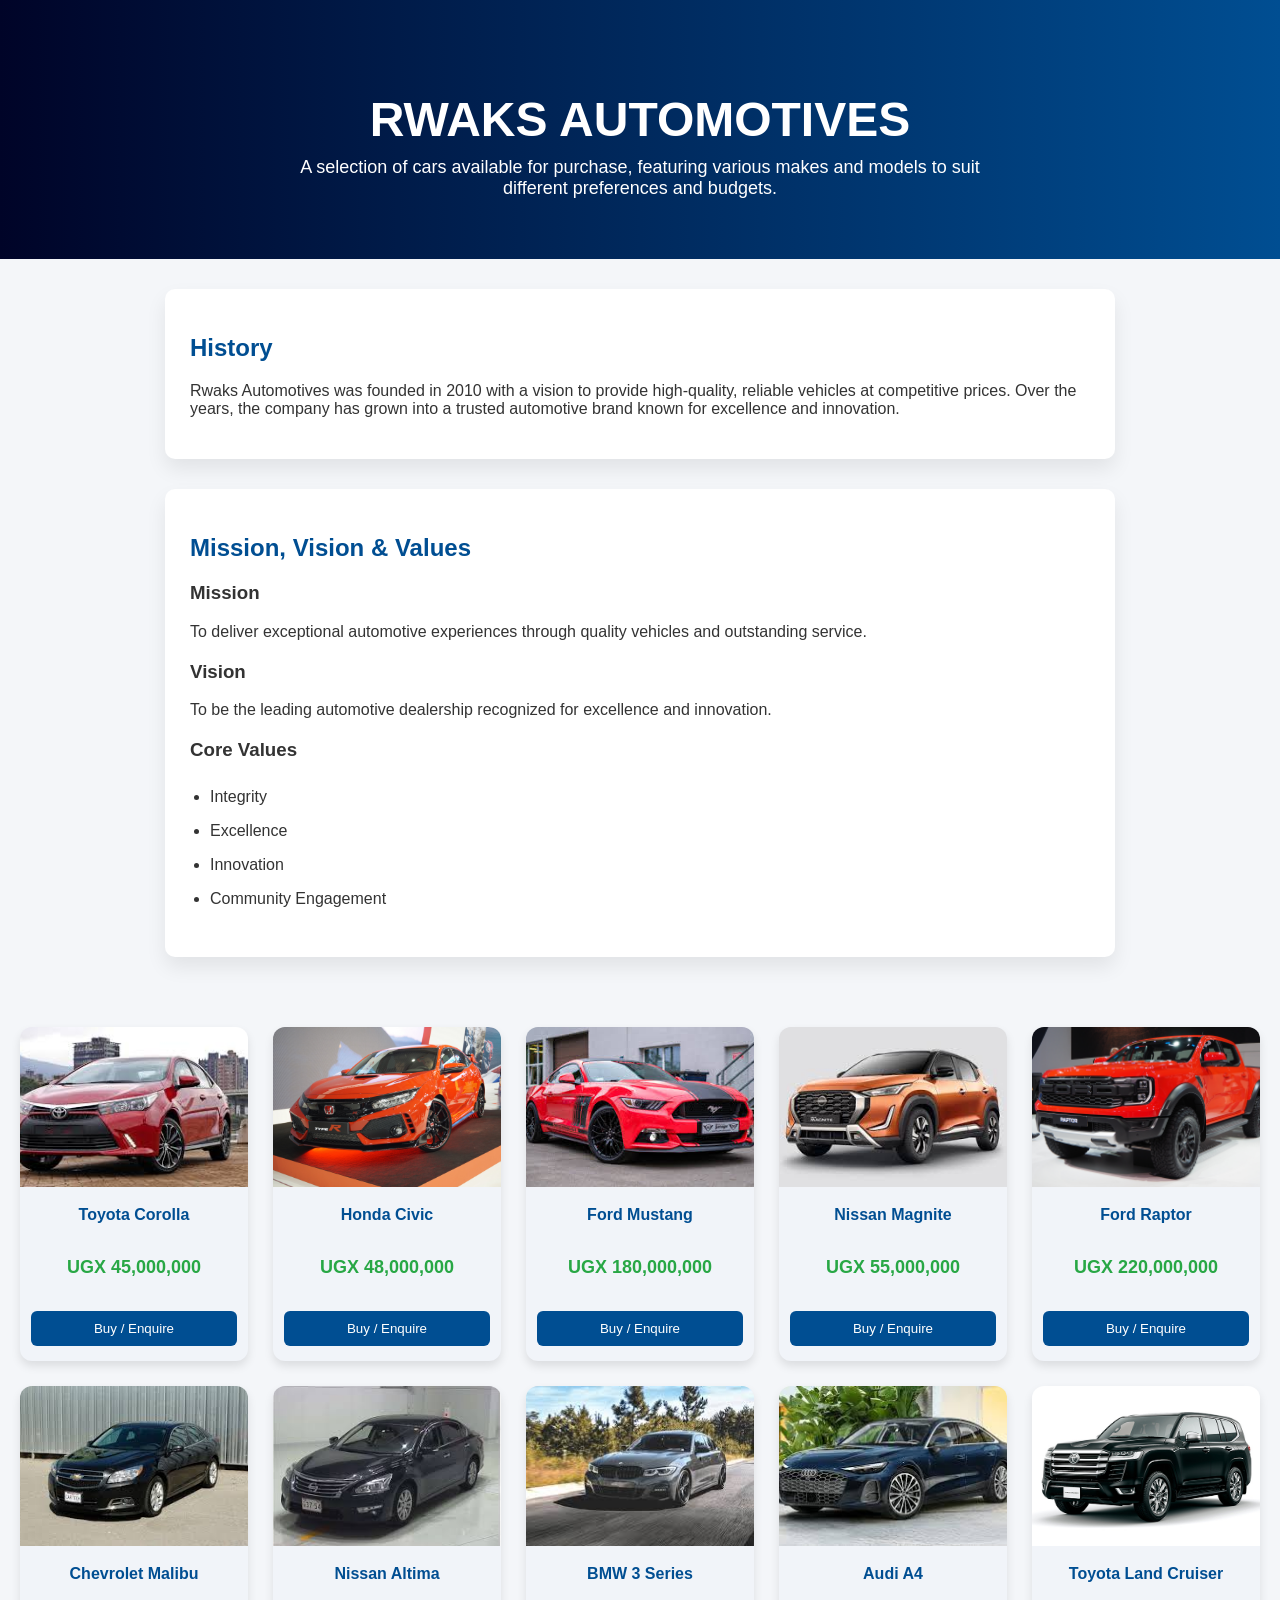
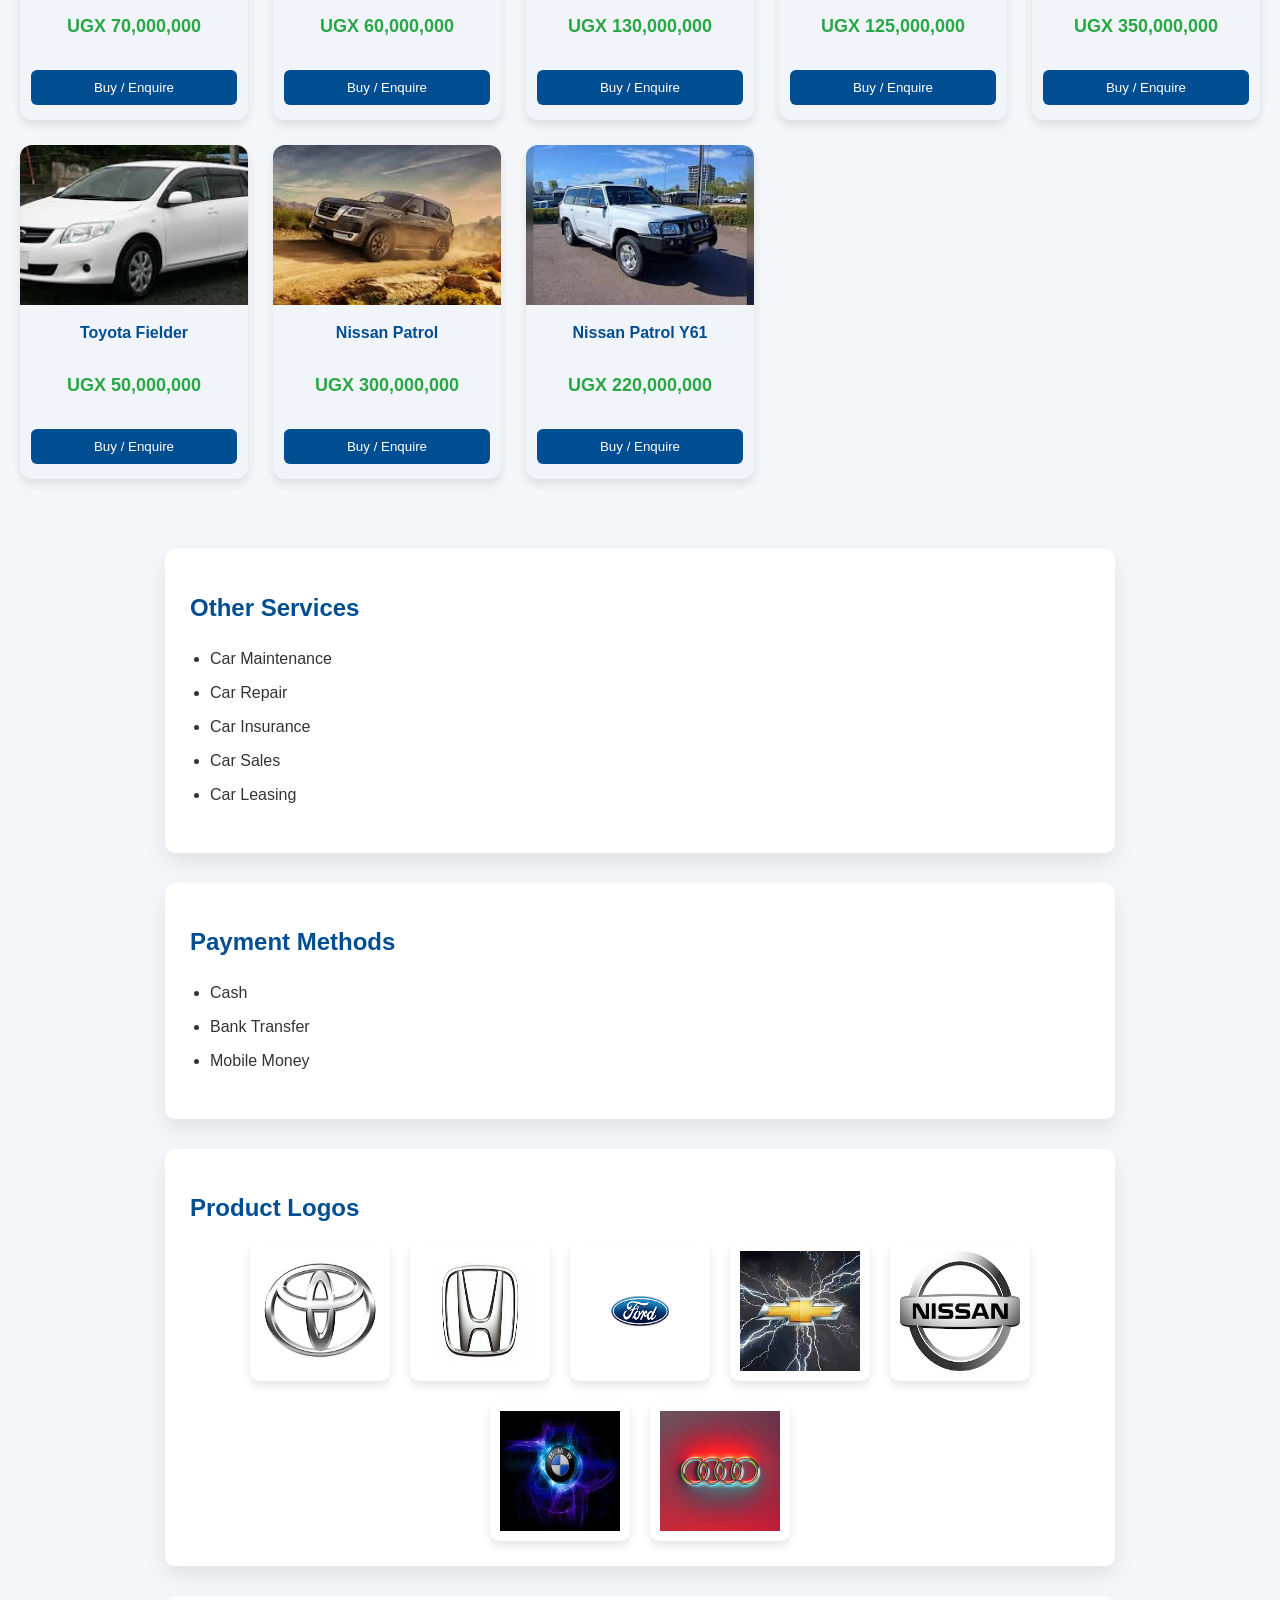
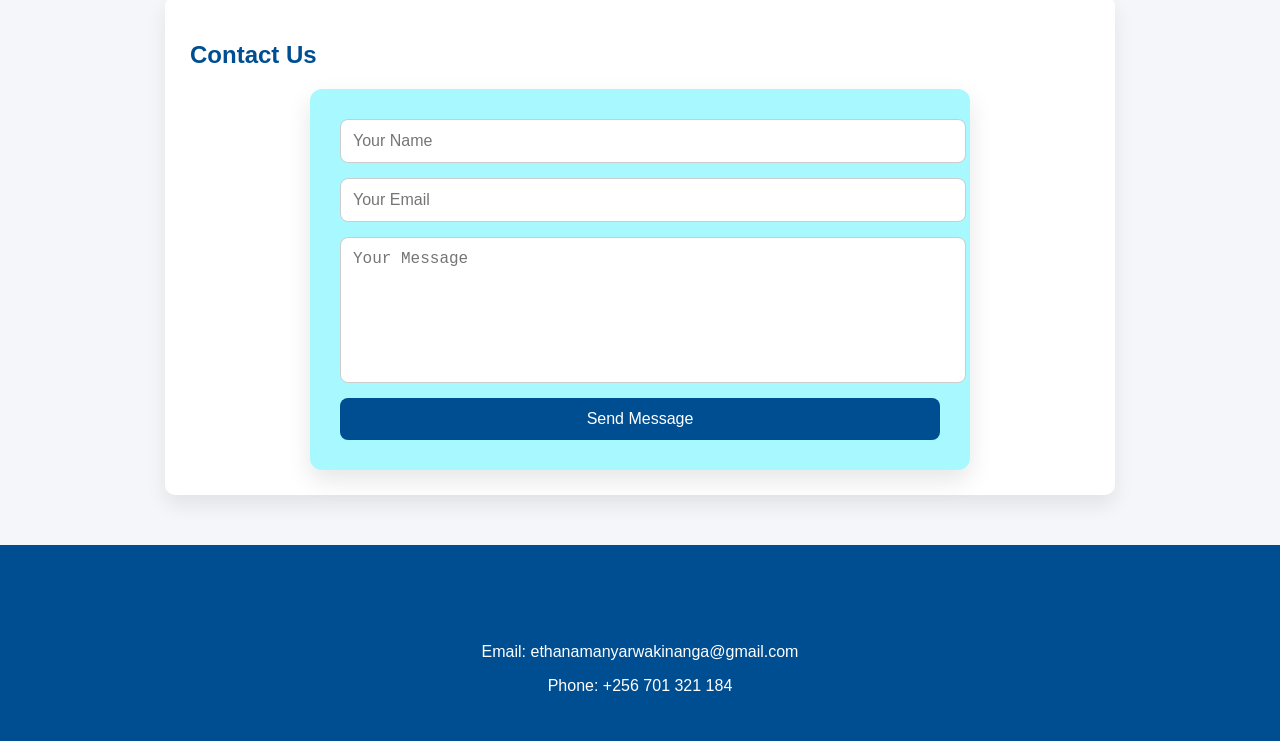
==== index.html @ 1e9d36e1 "Rename project .html to index.html" ====
<!DOCTYPE html>
<html lang="en">
<head>
    <meta charset="UTF-8">
    <title>RWAKS Automotives</title>
    <link rel="stylesheet" href="1styles.css">
</head>
<body>
<header class="hero">
    <h1>RWAKS AUTOMOTIVES</h1>
    <p class="lead">
        A selection of cars available for purchase, featuring various makes and models to suit different preferences and budgets.
    </p>
</header>
<section class="card">
    <h2>History</h2>
    <p>
        Rwaks Automotives was founded in 2010 with a vision to provide high-quality, reliable vehicles at competitive prices.
        Over the years, the company has grown into a trusted automotive brand known for excellence and innovation.
    </p>
</section>
<section class="card">
    <h2>Mission, Vision & Values</h2>
    <h3>Mission</h3>
    <p>To deliver exceptional automotive experiences through quality vehicles and outstanding service.</p>
    <h3>Vision</h3>
    <p>To be the leading automotive dealership recognized for excellence and innovation.</p>
    <h3>Core Values</h3>
    <ul class="list">
        <li>Integrity</li>
        <li>Excellence</li>
        <li>Innovation</li>
 <li>Community Engagement</li>
    </ul>
</section>
<section><div class="car-grid">
    <div class="car">
        <img src="corolla.jfif" alt ="toyota corolla">
        <h4>Toyota Corolla</h4>
        <p class="price">UGX 45,000,000</p>
        <form action="https://formsubmit.co/ethanamanyarwakinanga@gmail.com" method="POST">
            <input type="hidden" name="car" value="Toyota Corolla">
            <input type="hidden" name="price" value="UGX 45,000,000">
            <input type="hidden" name="_subject" value="New Car Enquiry - RWAKS Automotives">
            <button class="buy-btn" type="submit">Buy / Enquire</button>
        </form>
    </div>
    <div class="car">
        <img src="Honda_Civic_Type-R_(MSP17).jpg">
        <h4>Honda Civic</h4>
        <p class="price">UGX 48,000,000</p>
        <form action="https://formsubmit.co/ethanamanyarwakinanga@gmail.com" method="POST">
            <input type="hidden" name="car" value="Honda Civic">
            <input type="hidden" name="price" value="UGX 48,000,000">
            <input type="hidden" name="_subject" value="New Car Enquiry - RWAKS Automotives">
            <button class="buy-btn" type="submit">Buy / Enquire</button>
        </form>
    </div>
    <div class="car">
        <img src="mustang.jfif">
        <h4>Ford Mustang</h4>
        <p class="price">UGX 180,000,000</p>
        <form action="https://formsubmit.co/ethanamanyarwakinanga@gmail.com" method="POST">
            <input type="hidden" name="car" value="Ford Mustang">
            <input type="hidden" name="price" value="UGX 180,000,000">
            <input type="hidden" name="_subject" value="New Car Enquiry - RWAKS Automotives">
            <button class="buy-btn" type="submit">Buy / Enquire</button>
        </form>
    </div>
        <div class="car">
        <img src="magnite.jfif">
        <h4>Nissan Magnite</h4>
        <p class="price">UGX 55,000,000</p>
        <form action="https://formsubmit.co/ethanamanyarwakinanga@gmail.com" method="POST">
            <input type="hidden" name="car" value="Nissan Magnite">
            <input type="hidden" name="price" value="UGX 55,000,000">
            <input type="hidden" name="_subject" value="New Car Enquiry - RWAKS Automotives">
            <button class="buy-btn" type="submit">Buy / Enquire</button>
        </form>
    </div>
        <div class="car">
        <img src="raptor.jpg">
        <h4>Ford Raptor</h4>
        <p class="price">UGX 220,000,000</p>
        <form action="https://formsubmit.co/ethanamanyarwakinanga@gmail.com" method="POST">
            <input type="hidden" name="car" value="Ford Raptor">
            <input type="hidden" name="price" value="UGX 220,000,000">
            <input type="hidden" name="_subject" value="New Car Enquiry - RWAKS Automotives">
            <button class="buy-btn" type="submit">Buy / Enquire</button>
        </form>
    </div>
    <div class="car">
        <img src="malibu.jfif">
        <h4>Chevrolet Malibu</h4>
        <p class="price">UGX 70,000,000</p>
        <form action="https://formsubmit.co/ethanamanyarwakinanga@gmail.com" method="POST">
            <input type="hidden" name="car" value="Chevrolet Malibu">
            <input type="hidden" name="price" value="UGX 70,000,000">
            <input type="hidden" name="_subject" value="New Car Enquiry - RWAKS Automotives">
            <button class="buy-btn" type="submit">Buy / Enquire</button>
        </form>
    </div>
    <div class="car">
        <img src="altima.jfif">
        <h4>Nissan Altima</h4>
        <p class="price">UGX 60,000,000</p>
        <form action="https://formsubmit.co/ethanamanyarwakinanga@gmail.com" method="POST">
            <input type="hidden" name="car" value="Nissan Altima">
            <input type="hidden" name="price" value="UGX 60,000,000">
            <input type="hidden" name="_subject" value="New Car Enquiry - RWAKS Automotives">
            <button class="buy-btn" type="submit">Buy / Enquire</button>
        </form>
    </div>
    <div class="car">
        <img src="bmw car.jfif">
        <h4>BMW 3 Series</h4>
        <p class="price">UGX 130,000,000</p>
        <form action="https://formsubmit.co/ethanamanyarwakinanga@gmail.com" method="POST">
            <input type="hidden" name="car" value="BMW 3 Series">
            <input type="hidden" name="price" value="UGX 130,000,000">
            <input type="hidden" name="_subject" value="New Car Enquiry - RWAKS Automotives">
            <button class="buy-btn" type="submit">Buy / Enquire</button>
        </form>
    </div>
    <div class="car">
        <img src="audi car.jfif">
        <h4>Audi A4</h4>
        <p class="price">UGX 125,000,000</p>
        <form action="https://formsubmit.co/ethanamanyarwakinanga@gmail.com" method="POST">
            <input type="hidden" name="car" value="Audi A4">
            <input type="hidden" name="price" value="UGX 125,000,000">
            <input type="hidden" name="_subject" value="New Car Enquiry - RWAKS Automotives">
            <button class="buy-btn" type="submit">Buy / Enquire</button>
        </form>
    </div>


    <div class="car">
        <img src="cruiser.jpg">
        <h4>Toyota Land Cruiser</h4>
        <p class="price">UGX 350,000,000</p>
        <form action="https://formsubmit.co/ethanamanyarwakinanga@gmail.com" method="POST">
            <input type="hidden" name="car" value="Toyota Land Cruiser">
            <input type="hidden" name="price" value="UGX 350,000,000">
            <input type="hidden" name="_subject" value="New Car Enquiry - RWAKS Automotives">
            <button class="buy-btn" type="submit">Buy / Enquire</button>
        </form>
    </div>
    <div class="car">
        <img src="fielder.jfif">
        <h4>Toyota Fielder</h4>
        <p class="price">UGX 50,000,000</p>
        <form action="https://formsubmit.co/ethanamanyarwakinanga@gmail.com" method="POST">
            <input type="hidden" name="car" value="Toyota Fielder">
            <input type="hidden" name="price" value="UGX 50,000,000">
            <input type="hidden" name="_subject" value="New Car Enquiry - RWAKS Automotives">
            <button class="buy-btn" type="submit">Buy / Enquire</button>
        </form>
    </div>
    <div class="car">
        <img src="nissan car.jfif">
        <h4>Nissan Patrol</h4>
        <p class="price">UGX 300,000,000</p>
        <form action="https://formsubmit.co/ethanamanyarwakinanga@gmail.com" method="POST">
            <input type="hidden" name="car" value="Nissan Patrol">
            <input type="hidden" name="price" value="UGX 300,000,000">
            <input type="hidden" name="_subject" value="New Car Enquiry - RWAKS Automotives">
            <button class="buy-btn" type="submit">Buy / Enquire</button>
        </form>
    </div><div class="car">
    <img src="car.jfif">
    <h4>Nissan Patrol Y61</h4>
    <p class="price">UGX 220,000,000</p>
    <form action="https://formsubmit.co/ethanamanyarwakinanga@gmail.com" method="POST">
        <input type="hidden" name="car" value="Nissan Patrol Y61">
        <input type="hidden" name="price" value="UGX 220,000,000">
        <input type="hidden" name="_subject" value="New Car Enquiry - RWAKS Automotives">
        <button class="buy-btn" type="submit">Buy / Enquire</button>
    </form>
</div>
</div>
</section>
<section class="card">
    <h2>Other Services</h2>
    <ul class="list">
        <li>Car Maintenance</li>
        <li>Car Repair</li>
        <li>Car Insurance</li>
        <li>Car Sales</li>
        <li>Car Leasing</li>
    </ul>
</section>
<section class="card">
    <h2>Payment Methods</h2>
    <ul class="list">
        <li>Cash</li>
        <li>Bank Transfer</li>
        <li>Mobile Money</li>
    </ul>
</section>
<section class="card">
    <h2>Product Logos</h2>
    <div class="flex-container">
        <img src="toyota.jfif">
        <img src="honda.jfif">
        <img src="ford.png">
        <img src="chevrolet.jfif">
        <img src="nissan.jfif">
        <img src="bmw.jfif">
        <img src="audi.jfif">
    </div>
</section>
<section class="card" id="contact">
    <h2>Contact Us</h2>
      <form class="contact-form"
      action="https://formsubmit.co/ethanamanyarwakinanga@gmail.com"
      method="POST">
    <input type="text" name="name" placeholder="Your Name" optional>
    <input type="email" name="email" placeholder="Your Email" required>
    <input type="hidden" name="_subject" value="RWAKS Automotives - New Message">
    <textarea name="message" placeholder="Your Message" required></textarea>
    <button type="submit">Send Message</button>
</form>
</section>
<footer>
    <h2>Contact Information</h2>
    <p>Email: ethanamanyarwakinanga@gmail.com</p>
    <p>Phone: +256 701 321 184</p>
</footer>
</body>
</html>
---- 1styles.css ----
body {
    margin: 0;
    font-family: Arial, sans-serif;
    background: #f4f6f9;
    color: #333;
}

/* Header */
.hero {
    background: linear-gradient(to right, #000428, #004e92);
    color: white;
    text-align: center;
    padding: 60px 20px;
}

.hero h1 {
    font-size: 48px;
    margin-bottom: 10px;
}

.lead {
    font-size: 18px;
    max-width: 700px;
    margin: auto;
}

/* Sections */
.card {
    background: white;
    margin: 30px auto;
    padding: 25px;
    max-width: 900px;
    border-radius: 10px;
    box-shadow: 0 10px 20px rgba(0,0,0,0.08);
}

h2 {
    color: #004e92;
}

h3 {
    margin-top: 20px;
}

/* Lists */
.list, .cars {
    padding-left: 20px;
}

.list li, .cars li {
    padding: 8px 0;
}

/* Car grid */
.cars {
    display: grid;
    grid-template-columns: repeat(auto-fit, minmax(180px, 1fr));
    list-style: none;
    padding: 0;
}

.cars li {
    background: #eef2f7;
    padding: 15px;
    margin: 10px;
    border-radius: 8px;
    text-align: center;
    font-weight: bold;
}

/* Logos */
.flex-container {
    display: flex;
    flex-wrap: wrap;
    justify-content: center;
    gap: 20px;
}

.flex-container img {
    width: 120px;
    height: auto;
    background: white;
    padding: 10px;
    border-radius: 10px;
    box-shadow: 0 5px 10px rgba(0,0,0,0.1);
}

/* Footer */
footer {
    background: #004e92;
    color: white;
    text-align: center;
    padding: 30px 10px;
    margin-top: 50px;
}

/* Car grid container */
.car-grid {
    display: grid;
    grid-template-columns: repeat(auto-fit, minmax(220px, 1fr));
    gap: 25px;
    margin-top: 20px;
    padding: 40px 20px;
}

.car {
    background: #f1f4f9;
    border-radius: 12px;
    overflow: hidden;
    box-shadow: 0 5px 10px rgba(0,0,0,0.1);
    text-align: center;
    transition: 0.3s;
}

.car:hover {
    transform: scale(1.05);
}

.car img {
    width: 100%;
    height: 160px;
    object-fit: cover;
}

.car h4 {
    padding: 15px;
    margin: 0;
    color: #004e92;
}
.price {
    color: #28a745;
    font-size: 18px;
    font-weight: bold;
    padding-bottom: 15px;
}

/* Navbar */
.navbar {
    background: #004e92;
    color: white;
    padding: 15px 40px;
    display: flex;
    justify-content: space-between;
    align-items: center;
}

.navbar ul {
    list-style: none;
    display: flex;
    gap: 20px;
}

.navbar a {
    color: white;
    text-decoration: none;
    font-weight: bold;
}

#darkToggle {
    background: none;
    border: none;
    font-size: 20px;
    cursor: pointer;
    color: white;
}

/* Buy Button */
.buy-btn {
    background: #004e92;
    color: white;
    border: none;
    padding: 10px;
    width: 90%;
    margin-bottom: 15px;
    border-radius: 6px;
    cursor: pointer;
}

.buy-btn:hover {
    background: #003366;
}

/* Contact form (consolidated) */
.contact-form {
    display: flex;
    flex-direction: column;
    gap: 15px;
    max-width: 600px;
    margin: 0 auto;
    background: #f4f6f9;
    padding: 30px;
    border-radius: 12px;
    box-shadow: 0 10px 25px rgba(0,0,0,0.1);
    background-color: #a7f9ff;
}

.contact-form input,
.contact-form textarea {
    width: 100%;
    padding: 12px;
    border-radius: 8px;
    border: 1px solid #ccc;
    font-size: 16px;
}

.contact-form textarea {
    height: 120px;
    resize: none;
}

.contact-form button {
    background: #004e92;
    color: white;
    padding: 12px;
    border: none;
    border-radius: 8px;
    font-size: 16px;
    cursor: pointer;
}

.contact-form button:hover {
    background: #003366;
}

/* Dark Mode */
.dark {
    background: #121212;
    color: white;
}

.dark .card {
    background: #1f1f1f;
}

.dark .navbar {
    background: black;
}

.dark .car {
    background: #222;
}
.dark .contact-form {
    background: #1e1e1e;
}

.dark .contact-form input,
.dark .contact-form textarea {
    background: #2b2b2b;
    color: white;
    border: 1px solid #555;
}.dark-btn {
    position: fixed;
    top: 20px;
    right: 20px;
    background: #004e92;
    color: white;
    border: none;
    padding: 12px 18px;
    border-radius: 30px;
    cursor: pointer;
    font-size: 14px;
    box-shadow: 0 5px 15px rgba(0,0,0,0.2);
    z-index: 1000;
}

.dark-btn:hover {
    background: #003366;
}
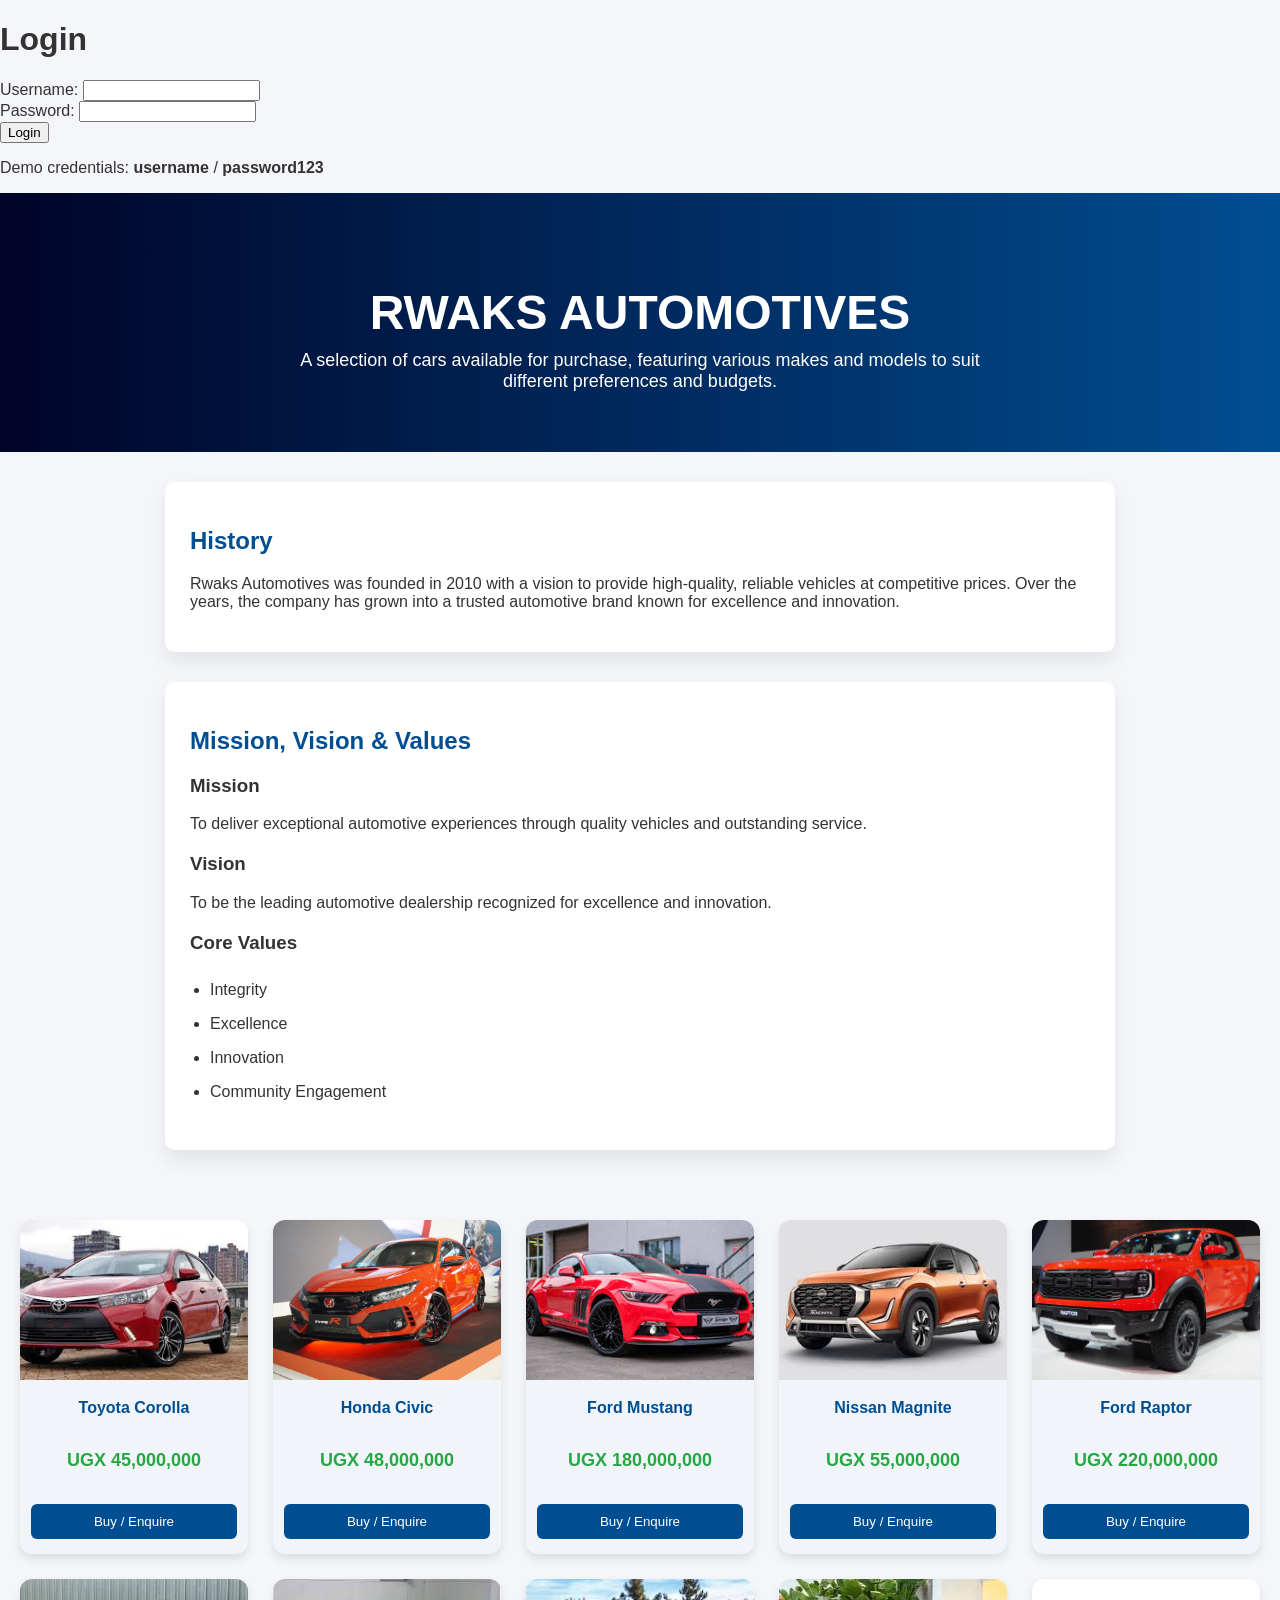
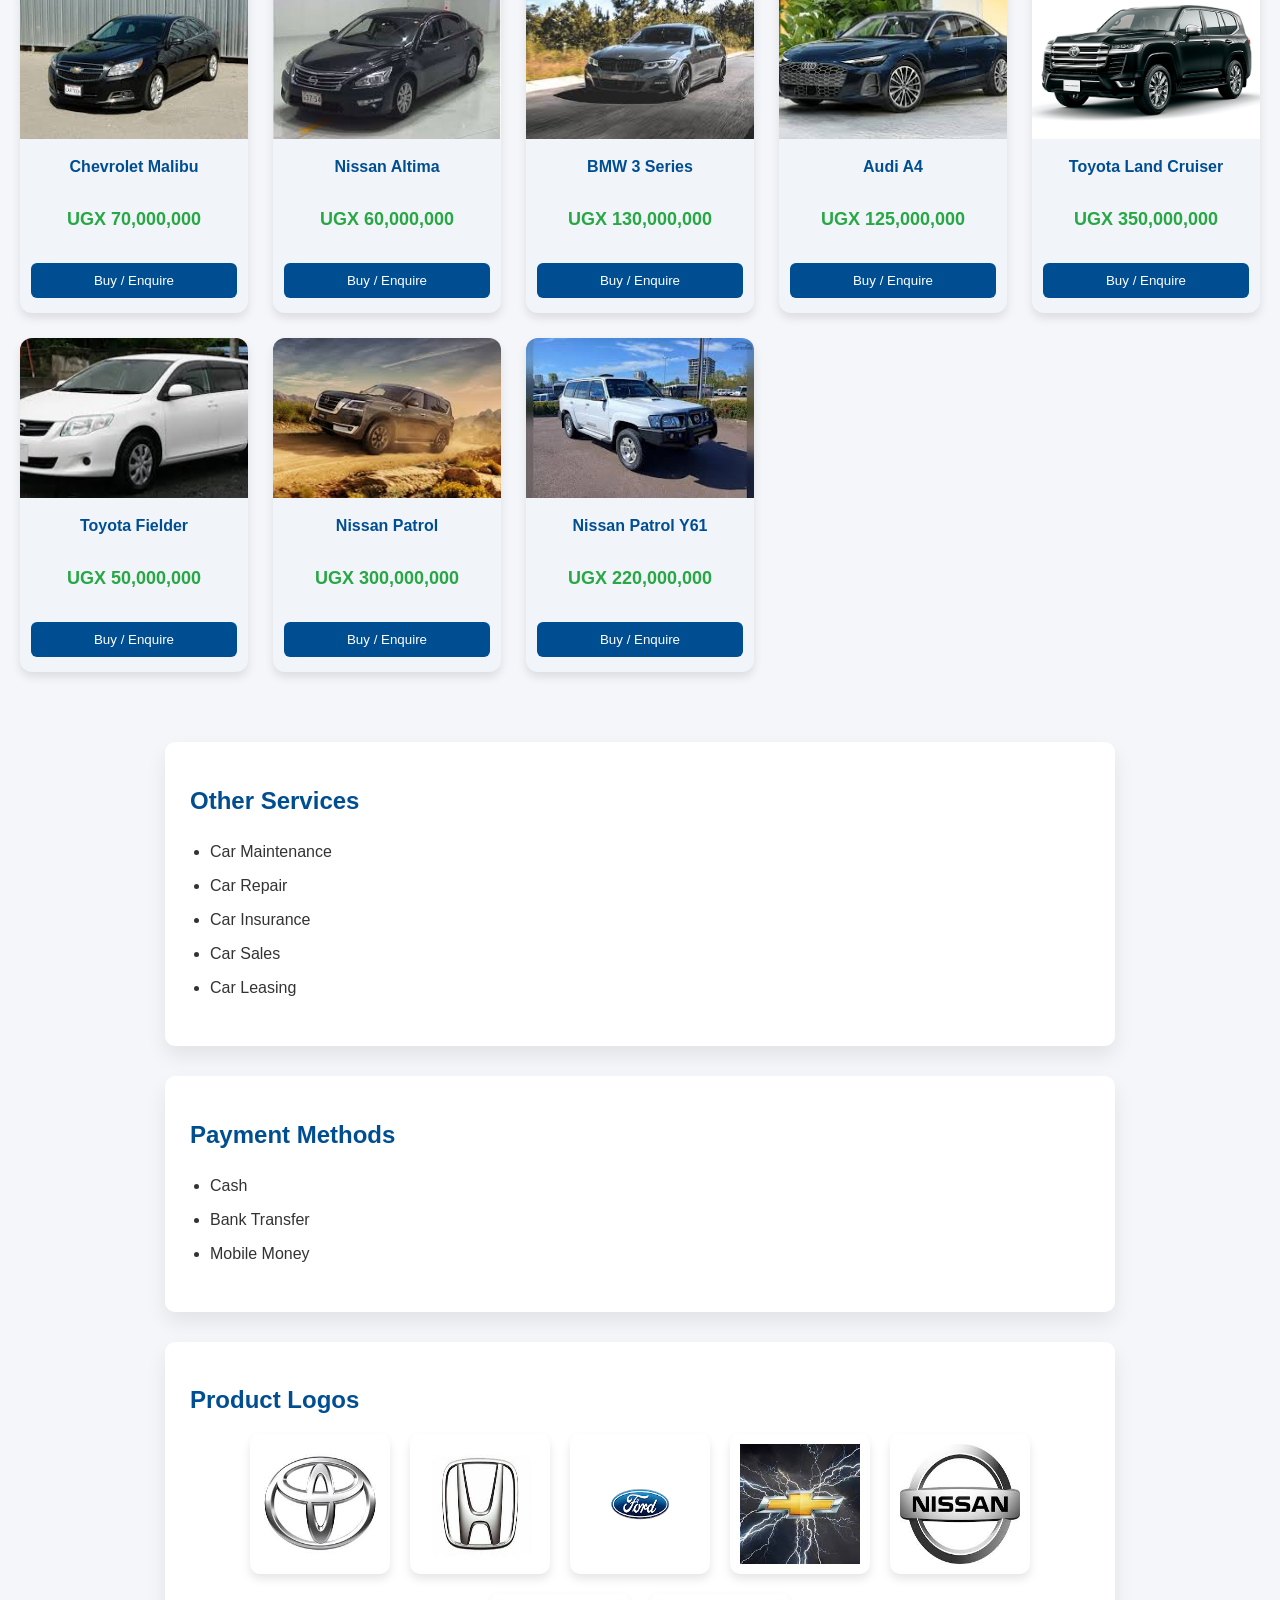
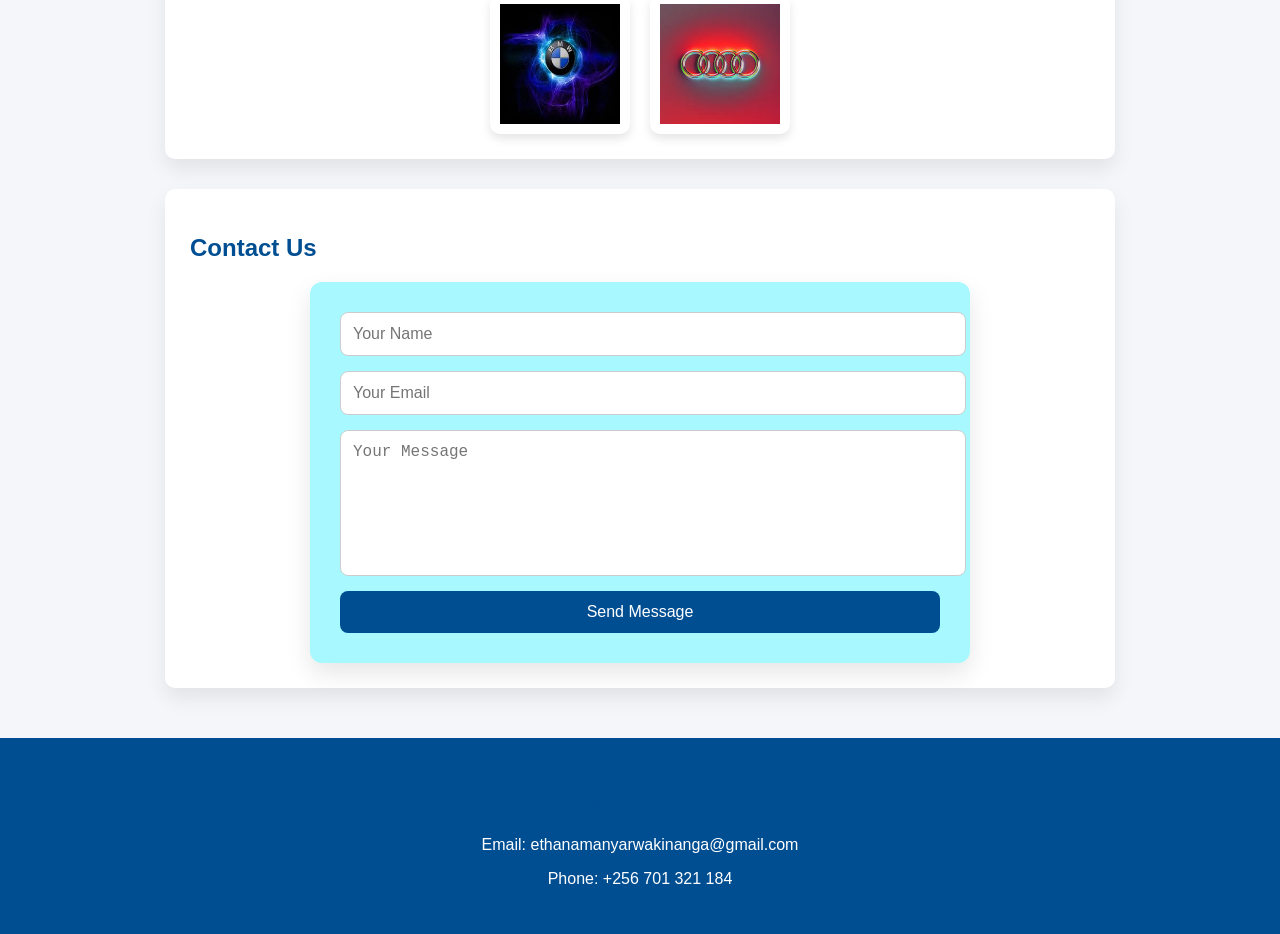
==== commit cf978dda: "Update index.html and add script.js" ====
--- a/index.html
+++ b/index.html
@@ -6,6 +6,29 @@
     <link rel="stylesheet" href="1styles.css">
 </head>
 <body>
+    <div class="login-container">
+      <div class="login-box">
+        <h1>Login</h1>
+        <form id="loginForm">
+          <div class="form-group">
+            <label for="username">Username:</label>
+            <input type="text" id="username" name="username" required />
+          </div>
+          <div class="form-group">
+            <label for="password">Password:</label>
+            <input type="password" id="password" name="password" required />
+          </div>
+          <button type="submit" class="login-btn">Login</button>
+        </form>
+        <div id="message" class="message"></div>
+        <p class="hint">
+          Demo credentials: <strong>username</strong> /
+          <strong>password123</strong>
+        </p>
+      </div>
+    </div>
+
+    <script src="script.js"></script>
 <header class="hero">
     <h1>RWAKS AUTOMOTIVES</h1>
     <p class="lead">
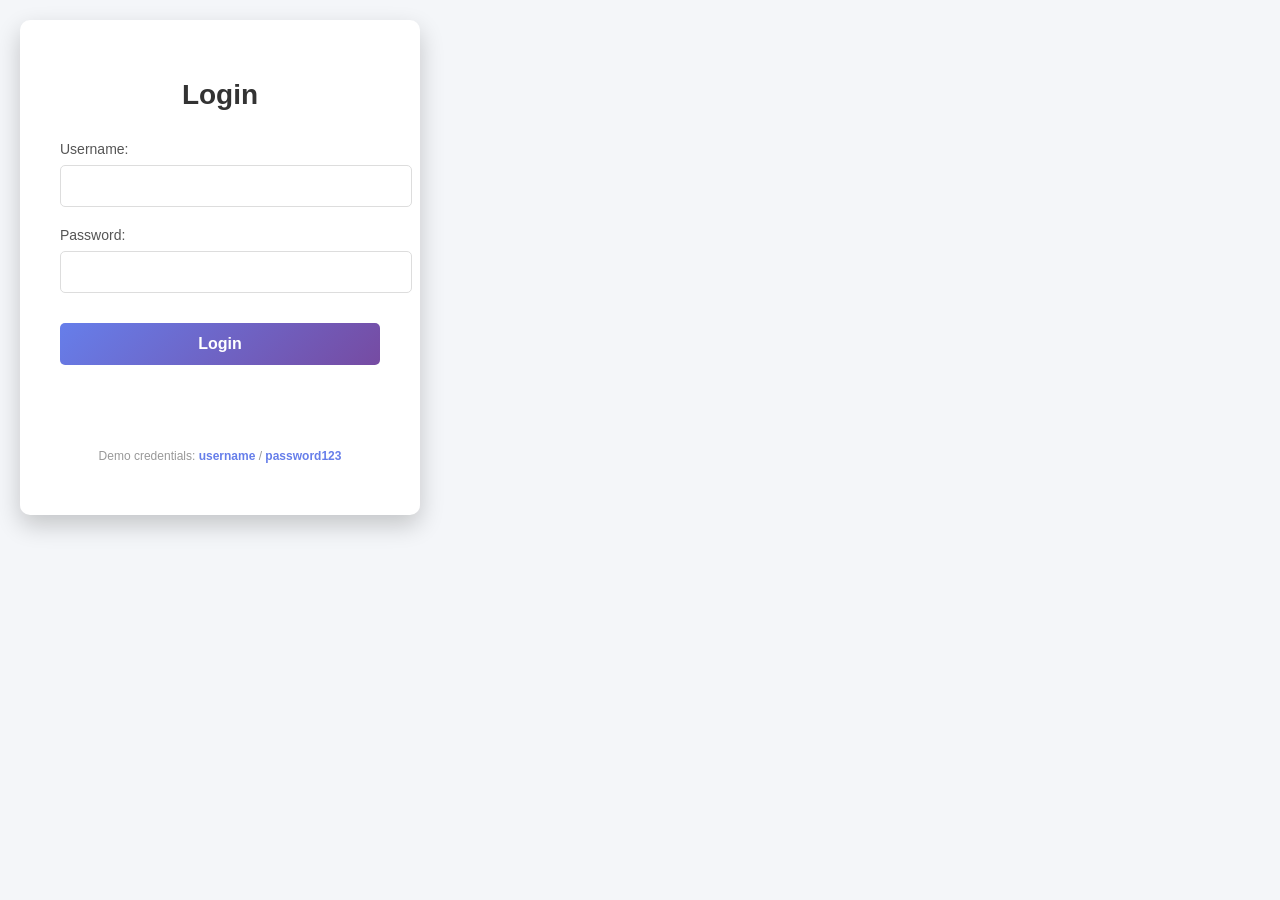
==== commit 17dab110: "Add login authentication - website content hidden until user logs in" ====
--- a/index.html
+++ b/index.html
@@ -6,7 +6,8 @@
     <link rel="stylesheet" href="1styles.css">
 </head>
 <body>
-    <div class="login-container">
+    <!-- Login Section -->
+    <div id="login-section" class="login-container">
       <div class="login-box">
         <h1>Login</h1>
         <form id="loginForm">
@@ -28,7 +29,11 @@
       </div>
     </div>
 
-    <script src="script.js"></script>
+    <!-- Main Website Content (Hidden until login) -->
+    <div id="main-content" class="hidden">
+      <div class="logout-header">
+        <button id="logoutBtn" class="logout-btn">Logout</button>
+      </div>
 <header class="hero">
     <h1>RWAKS AUTOMOTIVES</h1>
     <p class="lead">
@@ -250,5 +255,6 @@
     <p>Email: ethanamanyarwakinanga@gmail.com</p>
     <p>Phone: +256 701 321 184</p>
 </footer>
+    </div><!-- End of main-content -->
 </body>
 </html>
--- a/1styles.css
+++ b/1styles.css
@@ -3,6 +3,34 @@
     font-family: Arial, sans-serif;
     background: #f4f6f9;
     color: #333;
+}
+
+/* Hidden utility class */
+.hidden {
+    display: none !important;
+}
+
+/* Logout button in header */
+.logout-header {
+    background: #004e92;
+    padding: 15px 40px;
+    text-align: right;
+}
+
+.logout-btn {
+    background: #e74c3c;
+    color: white;
+    border: none;
+    padding: 10px 20px;
+    border-radius: 5px;
+    cursor: pointer;
+    font-weight: bold;
+    font-size: 14px;
+    transition: background 0.3s;
+}
+
+.logout-btn:hover {
+    background: #c0392b;
 }
 
 /* Header */
@@ -266,3 +294,143 @@
 .dark-btn:hover {
     background: #003366;
 }
+.login-container {
+    width: 100%;
+    max-width: 400px;
+    padding: 20px;
+}
+
+.login-box {
+    background: white;
+    border-radius: 10px;
+    box-shadow: 0 10px 25px rgba(0, 0, 0, 0.2);
+    padding: 40px;
+}
+
+.login-box h1 {
+    text-align: center;
+    color: #333;
+    margin-bottom: 30px;
+    font-size: 28px;
+}
+
+.form-group {
+    margin-bottom: 20px;
+}
+
+.form-group label {
+    display: block;
+    margin-bottom: 8px;
+    color: #555;
+    font-weight: 500;
+    font-size: 14px;
+}
+
+.form-group input {
+    width: 100%;
+    padding: 12px 15px;
+    border: 1px solid #ddd;
+    border-radius: 5px;
+    font-size: 14px;
+    transition: border-color 0.3s;
+}
+
+.form-group input:focus {
+    outline: none;
+    border-color: #667eea;
+    box-shadow: 0 0 5px rgba(102, 126, 234, 0.1);
+}
+
+.login-btn {
+    width: 100%;
+    padding: 12px;
+    background: linear-gradient(135deg, #667eea 0%, #764ba2 100%);
+    color: white;
+    border: none;
+    border-radius: 5px;
+    font-size: 16px;
+    font-weight: 600;
+    cursor: pointer;
+    transition: transform 0.2s, box-shadow 0.2s;
+    margin-top: 10px;
+}
+
+.login-btn:hover {
+    transform: translateY(-2px);
+    box-shadow: 0 5px 15px rgba(102, 126, 234, 0.4);
+}
+
+.login-btn:active {
+    transform: translateY(0);
+}
+
+.message {
+    text-align: center;
+    margin-top: 20px;
+    padding: 12px;
+    border-radius: 5px;
+    min-height: 20px;
+    font-size: 14px;
+    font-weight: 500;
+}
+
+.message.success {
+    background-color: #d4edda;
+    color: #155724;
+    border: 1px solid #c3e6cb;
+}
+
+.message.error {
+    background-color: #f8d7da;
+    color: #721c24;
+    border: 1px solid #f5c6cb;
+}
+
+.hint {
+    text-align: center;
+    color: #999;
+    font-size: 12px;
+    margin-top: 20px;
+}
+
+.hint strong {
+    color: #667eea;
+}
+
+.page-container {
+    width: 100%;
+    max-width: 500px;
+    padding: 20px;
+}
+
+.page-box {
+    background: white;
+    border-radius: 10px;
+    box-shadow: 0 10px 25px rgba(0, 0, 0, 0.2);
+    padding: 40px;
+    text-align: center;
+}
+
+.page-box h1 {
+    color: #333;
+    margin-bottom: 20px;
+    font-size: 28px;
+}
+
+.page-box p {
+    color: #666;
+    font-size: 16px;
+    margin-bottom: 30px;
+}
+
+.logout-btn {
+    padding: 10px 30px;
+    background: linear-gradient(135deg, #667eea 0%, #764ba2 100%);
+    color: white;
+    border: none;
+    border-radius: 5px;
+    font-size: 14px;
+    font-weight: 600;
+    cursor: pointer;
+    transition: transform 0.2s, box-shadow 0.2s;
+}
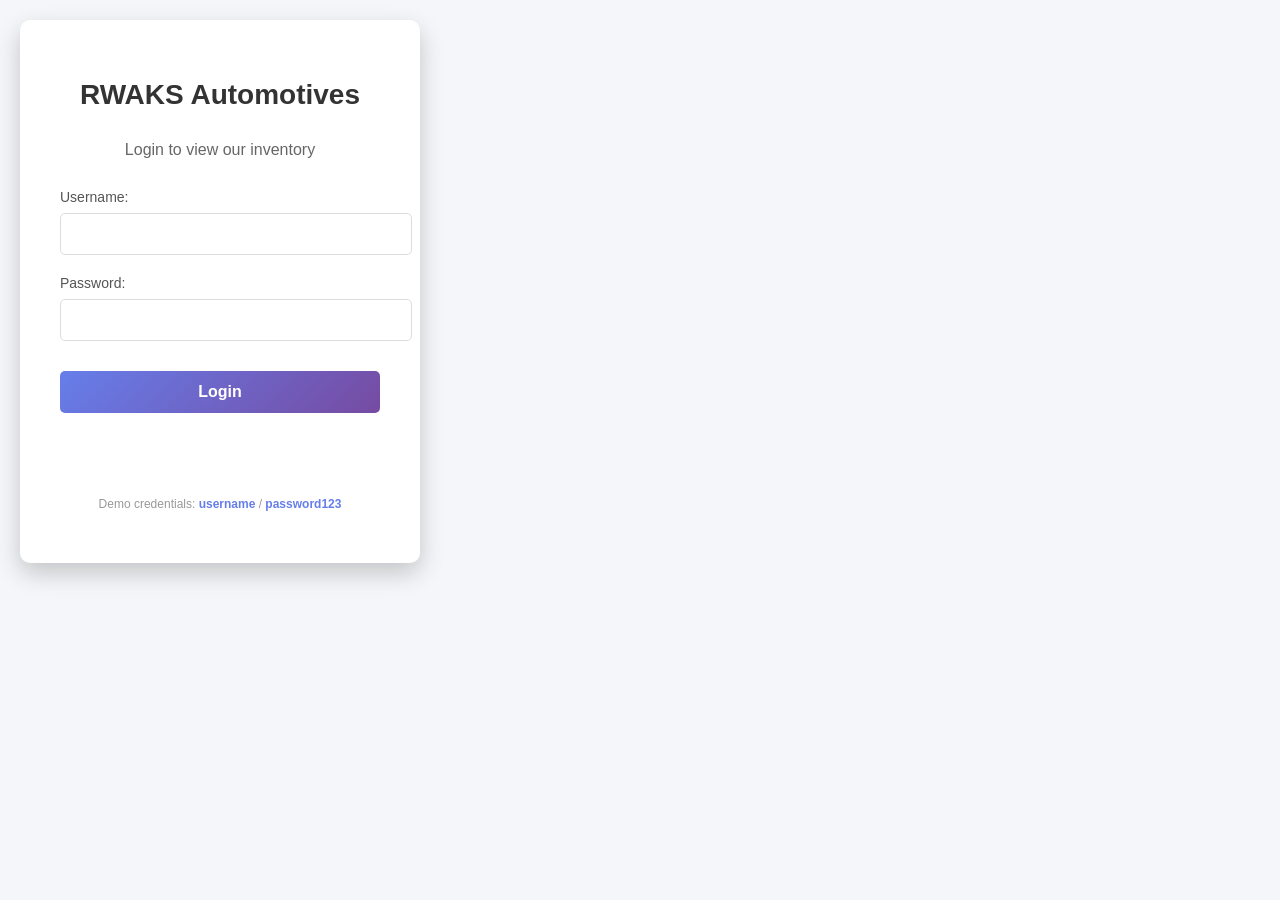
==== commit d5894868: "Separate login page from main content - index.html (login only) and page.html (website content with " ====
--- a/index.html
+++ b/index.html
@@ -2,14 +2,14 @@
 <html lang="en">
 <head>
     <meta charset="UTF-8">
-    <title>RWAKS Automotives</title>
+    <title>RWAKS Automotives - Login</title>
     <link rel="stylesheet" href="1styles.css">
 </head>
 <body>
-    <!-- Login Section -->
-    <div id="login-section" class="login-container">
+    <div class="login-container">
       <div class="login-box">
-        <h1>Login</h1>
+        <h1>RWAKS Automotives</h1>
+        <p style="text-align: center; color: #666; margin-bottom: 30px;">Login to view our inventory</p>
         <form id="loginForm">
           <div class="form-group">
             <label for="username">Username:</label>
@@ -29,232 +29,5 @@
       </div>
     </div>
 
-    <!-- Main Website Content (Hidden until login) -->
-    <div id="main-content" class="hidden">
-      <div class="logout-header">
-        <button id="logoutBtn" class="logout-btn">Logout</button>
-      </div>
-<header class="hero">
-    <h1>RWAKS AUTOMOTIVES</h1>
-    <p class="lead">
-        A selection of cars available for purchase, featuring various makes and models to suit different preferences and budgets.
-    </p>
-</header>
-<section class="card">
-    <h2>History</h2>
-    <p>
-        Rwaks Automotives was founded in 2010 with a vision to provide high-quality, reliable vehicles at competitive prices.
-        Over the years, the company has grown into a trusted automotive brand known for excellence and innovation.
-    </p>
-</section>
-<section class="card">
-    <h2>Mission, Vision & Values</h2>
-    <h3>Mission</h3>
-    <p>To deliver exceptional automotive experiences through quality vehicles and outstanding service.</p>
-    <h3>Vision</h3>
-    <p>To be the leading automotive dealership recognized for excellence and innovation.</p>
-    <h3>Core Values</h3>
-    <ul class="list">
-        <li>Integrity</li>
-        <li>Excellence</li>
-        <li>Innovation</li>
- <li>Community Engagement</li>
-    </ul>
-</section>
-<section><div class="car-grid">
-    <div class="car">
-        <img src="corolla.jfif" alt ="toyota corolla">
-        <h4>Toyota Corolla</h4>
-        <p class="price">UGX 45,000,000</p>
-        <form action="https://formsubmit.co/ethanamanyarwakinanga@gmail.com" method="POST">
-            <input type="hidden" name="car" value="Toyota Corolla">
-            <input type="hidden" name="price" value="UGX 45,000,000">
-            <input type="hidden" name="_subject" value="New Car Enquiry - RWAKS Automotives">
-            <button class="buy-btn" type="submit">Buy / Enquire</button>
-        </form>
-    </div>
-    <div class="car">
-        <img src="Honda_Civic_Type-R_(MSP17).jpg">
-        <h4>Honda Civic</h4>
-        <p class="price">UGX 48,000,000</p>
-        <form action="https://formsubmit.co/ethanamanyarwakinanga@gmail.com" method="POST">
-            <input type="hidden" name="car" value="Honda Civic">
-            <input type="hidden" name="price" value="UGX 48,000,000">
-            <input type="hidden" name="_subject" value="New Car Enquiry - RWAKS Automotives">
-            <button class="buy-btn" type="submit">Buy / Enquire</button>
-        </form>
-    </div>
-    <div class="car">
-        <img src="mustang.jfif">
-        <h4>Ford Mustang</h4>
-        <p class="price">UGX 180,000,000</p>
-        <form action="https://formsubmit.co/ethanamanyarwakinanga@gmail.com" method="POST">
-            <input type="hidden" name="car" value="Ford Mustang">
-            <input type="hidden" name="price" value="UGX 180,000,000">
-            <input type="hidden" name="_subject" value="New Car Enquiry - RWAKS Automotives">
-            <button class="buy-btn" type="submit">Buy / Enquire</button>
-        </form>
-    </div>
-        <div class="car">
-        <img src="magnite.jfif">
-        <h4>Nissan Magnite</h4>
-        <p class="price">UGX 55,000,000</p>
-        <form action="https://formsubmit.co/ethanamanyarwakinanga@gmail.com" method="POST">
-            <input type="hidden" name="car" value="Nissan Magnite">
-            <input type="hidden" name="price" value="UGX 55,000,000">
-            <input type="hidden" name="_subject" value="New Car Enquiry - RWAKS Automotives">
-            <button class="buy-btn" type="submit">Buy / Enquire</button>
-        </form>
-    </div>
-        <div class="car">
-        <img src="raptor.jpg">
-        <h4>Ford Raptor</h4>
-        <p class="price">UGX 220,000,000</p>
-        <form action="https://formsubmit.co/ethanamanyarwakinanga@gmail.com" method="POST">
-            <input type="hidden" name="car" value="Ford Raptor">
-            <input type="hidden" name="price" value="UGX 220,000,000">
-            <input type="hidden" name="_subject" value="New Car Enquiry - RWAKS Automotives">
-            <button class="buy-btn" type="submit">Buy / Enquire</button>
-        </form>
-    </div>
-    <div class="car">
-        <img src="malibu.jfif">
-        <h4>Chevrolet Malibu</h4>
-        <p class="price">UGX 70,000,000</p>
-        <form action="https://formsubmit.co/ethanamanyarwakinanga@gmail.com" method="POST">
-            <input type="hidden" name="car" value="Chevrolet Malibu">
-            <input type="hidden" name="price" value="UGX 70,000,000">
-            <input type="hidden" name="_subject" value="New Car Enquiry - RWAKS Automotives">
-            <button class="buy-btn" type="submit">Buy / Enquire</button>
-        </form>
-    </div>
-    <div class="car">
-        <img src="altima.jfif">
-        <h4>Nissan Altima</h4>
-        <p class="price">UGX 60,000,000</p>
-        <form action="https://formsubmit.co/ethanamanyarwakinanga@gmail.com" method="POST">
-            <input type="hidden" name="car" value="Nissan Altima">
-            <input type="hidden" name="price" value="UGX 60,000,000">
-            <input type="hidden" name="_subject" value="New Car Enquiry - RWAKS Automotives">
-            <button class="buy-btn" type="submit">Buy / Enquire</button>
-        </form>
-    </div>
-    <div class="car">
-        <img src="bmw car.jfif">
-        <h4>BMW 3 Series</h4>
-        <p class="price">UGX 130,000,000</p>
-        <form action="https://formsubmit.co/ethanamanyarwakinanga@gmail.com" method="POST">
-            <input type="hidden" name="car" value="BMW 3 Series">
-            <input type="hidden" name="price" value="UGX 130,000,000">
-            <input type="hidden" name="_subject" value="New Car Enquiry - RWAKS Automotives">
-            <button class="buy-btn" type="submit">Buy / Enquire</button>
-        </form>
-    </div>
-    <div class="car">
-        <img src="audi car.jfif">
-        <h4>Audi A4</h4>
-        <p class="price">UGX 125,000,000</p>
-        <form action="https://formsubmit.co/ethanamanyarwakinanga@gmail.com" method="POST">
-            <input type="hidden" name="car" value="Audi A4">
-            <input type="hidden" name="price" value="UGX 125,000,000">
-            <input type="hidden" name="_subject" value="New Car Enquiry - RWAKS Automotives">
-            <button class="buy-btn" type="submit">Buy / Enquire</button>
-        </form>
-    </div>
-
-
-    <div class="car">
-        <img src="cruiser.jpg">
-        <h4>Toyota Land Cruiser</h4>
-        <p class="price">UGX 350,000,000</p>
-        <form action="https://formsubmit.co/ethanamanyarwakinanga@gmail.com" method="POST">
-            <input type="hidden" name="car" value="Toyota Land Cruiser">
-            <input type="hidden" name="price" value="UGX 350,000,000">
-            <input type="hidden" name="_subject" value="New Car Enquiry - RWAKS Automotives">
-            <button class="buy-btn" type="submit">Buy / Enquire</button>
-        </form>
-    </div>
-    <div class="car">
-        <img src="fielder.jfif">
-        <h4>Toyota Fielder</h4>
-        <p class="price">UGX 50,000,000</p>
-        <form action="https://formsubmit.co/ethanamanyarwakinanga@gmail.com" method="POST">
-            <input type="hidden" name="car" value="Toyota Fielder">
-            <input type="hidden" name="price" value="UGX 50,000,000">
-            <input type="hidden" name="_subject" value="New Car Enquiry - RWAKS Automotives">
-            <button class="buy-btn" type="submit">Buy / Enquire</button>
-        </form>
-    </div>
-    <div class="car">
-        <img src="nissan car.jfif">
-        <h4>Nissan Patrol</h4>
-        <p class="price">UGX 300,000,000</p>
-        <form action="https://formsubmit.co/ethanamanyarwakinanga@gmail.com" method="POST">
-            <input type="hidden" name="car" value="Nissan Patrol">
-            <input type="hidden" name="price" value="UGX 300,000,000">
-            <input type="hidden" name="_subject" value="New Car Enquiry - RWAKS Automotives">
-            <button class="buy-btn" type="submit">Buy / Enquire</button>
-        </form>
-    </div><div class="car">
-    <img src="car.jfif">
-    <h4>Nissan Patrol Y61</h4>
-    <p class="price">UGX 220,000,000</p>
-    <form action="https://formsubmit.co/ethanamanyarwakinanga@gmail.com" method="POST">
-        <input type="hidden" name="car" value="Nissan Patrol Y61">
-        <input type="hidden" name="price" value="UGX 220,000,000">
-        <input type="hidden" name="_subject" value="New Car Enquiry - RWAKS Automotives">
-        <button class="buy-btn" type="submit">Buy / Enquire</button>
-    </form>
-</div>
-</div>
-</section>
-<section class="card">
-    <h2>Other Services</h2>
-    <ul class="list">
-        <li>Car Maintenance</li>
-        <li>Car Repair</li>
-        <li>Car Insurance</li>
-        <li>Car Sales</li>
-        <li>Car Leasing</li>
-    </ul>
-</section>
-<section class="card">
-    <h2>Payment Methods</h2>
-    <ul class="list">
-        <li>Cash</li>
-        <li>Bank Transfer</li>
-        <li>Mobile Money</li>
-    </ul>
-</section>
-<section class="card">
-    <h2>Product Logos</h2>
-    <div class="flex-container">
-        <img src="toyota.jfif">
-        <img src="honda.jfif">
-        <img src="ford.png">
-        <img src="chevrolet.jfif">
-        <img src="nissan.jfif">
-        <img src="bmw.jfif">
-        <img src="audi.jfif">
-    </div>
-</section>
-<section class="card" id="contact">
-    <h2>Contact Us</h2>
-      <form class="contact-form"
-      action="https://formsubmit.co/ethanamanyarwakinanga@gmail.com"
-      method="POST">
-    <input type="text" name="name" placeholder="Your Name" optional>
-    <input type="email" name="email" placeholder="Your Email" required>
-    <input type="hidden" name="_subject" value="RWAKS Automotives - New Message">
-    <textarea name="message" placeholder="Your Message" required></textarea>
-    <button type="submit">Send Message</button>
-</form>
-</section>
-<footer>
-    <h2>Contact Information</h2>
-    <p>Email: ethanamanyarwakinanga@gmail.com</p>
-    <p>Phone: +256 701 321 184</p>
-</footer>
-    </div><!-- End of main-content -->
+    <script src="script.js"></script>
 </body>
-</html>
